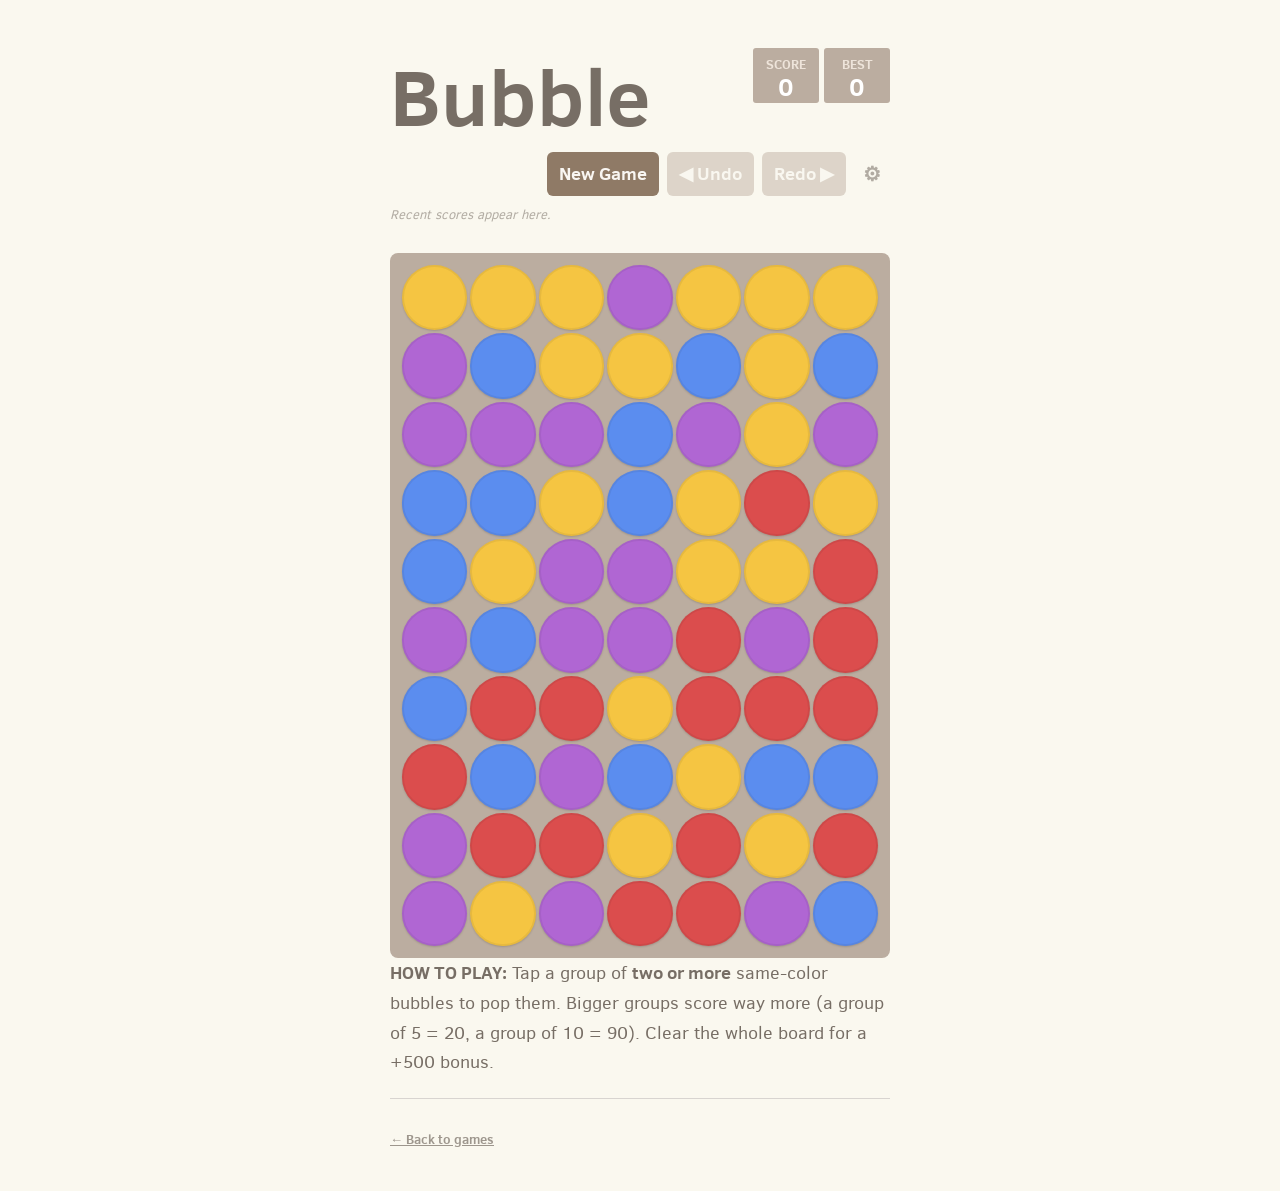
==== bubble/index.html @ cf9e7b39 "Initial lynngame: launcher + Bubble Tap, Drop & Merge, Color Flood Three relaxing thumb-friendly gam" ====
<!DOCTYPE html>
<html lang="en">
<head>
  <meta charset="utf-8">
  <title>Bubble Tap</title>
  <link href="../shared/style/main.css" rel="stylesheet" type="text/css">
  <link href="style/bubble.css" rel="stylesheet" type="text/css">
  <link rel="shortcut icon" href="../favicon.ico">
  <link rel="manifest" href="../manifest.webmanifest">
  <link rel="apple-touch-icon" href="../meta/apple-touch-icon-180.png">
  <meta name="apple-mobile-web-app-capable" content="yes">
  <meta name="apple-mobile-web-app-status-bar-style" content="black-translucent">
  <meta name="apple-mobile-web-app-title" content="Bubble Tap">
  <meta name="theme-color" content="#faf8ef">
  <meta name="viewport" content="width=device-width, initial-scale=1.0, maximum-scale=1, user-scalable=no, viewport-fit=cover">
</head>
<body>
  <div class="container">
    <div class="heading">
      <h1 class="title">Bubble</h1>
      <div class="scores-container">
        <div class="score-container">0</div>
        <div class="best-container">0</div>
      </div>
    </div>

    <div class="above-game">
      <div class="action-row">
        <a class="restart-button">New Game</a>
        <a class="undo-button" aria-label="Undo">&#9664; Undo</a>
        <a class="redo-button" aria-label="Redo">Redo &#9654;</a>
        <a class="settings-button" aria-label="Settings" title="Settings">&#9881;</a>
      </div>
      <div class="score-history-strip is-hidden"></div>
    </div>

    <div class="game-container">
      <div class="game-message">
        <p></p>
        <div class="lower">
          <a class="retry-button">Try again</a>
        </div>
      </div>
      <div class="bubble-board"></div>
    </div>

    <p class="game-explanation">
      <strong class="important">How to play:</strong> Tap a group of <strong>two or more</strong> same-color bubbles to pop them. Bigger groups score way more (a group of 5 = 20, a group of 10 = 90). Clear the whole board for a +500 bonus.
    </p>
    <hr>
    <p style="font-size: 13px; opacity: 0.7;"><a href="../">&#8592; Back to games</a></p>
  </div>

  <div class="settings-panel" role="dialog" aria-label="Settings">
    <div class="settings-card">
      <div class="settings-header">
        <h2>Settings</h2>
        <a class="settings-close" aria-label="Close settings">&times;</a>
      </div>

      <label class="settings-row">
        <span class="settings-label">Undo depth</span>
        <select class="settings-undo-depth">
          <option value="5">5 moves</option>
          <option value="10">10 moves</option>
          <option value="25">25 moves</option>
          <option value="50">50 moves</option>
          <option value="0">Unlimited</option>
        </select>
      </label>

      <label class="settings-row">
        <span class="settings-label">Haptic feedback on pops</span>
        <input type="checkbox" class="settings-haptics">
      </label>

      <label class="settings-row">
        <span class="settings-label">Show score history</span>
        <input type="checkbox" class="settings-history">
      </label>

      <div class="settings-section">
        <div class="settings-section-title">Recent scores</div>
        <ul class="settings-history-list"></ul>
        <a class="settings-clear-history">Clear history</a>
      </div>
    </div>
  </div>

  <script src="../shared/js/bind_polyfill.js"></script>
  <script src="../shared/js/classlist_polyfill.js"></script>
  <script src="../shared/js/animframe_polyfill.js"></script>
  <script src="../shared/js/idb_mirror.js"></script>
  <script src="../shared/js/settings.js"></script>
  <script src="../shared/js/haptics.js"></script>
  <script src="../shared/js/score_history.js"></script>
  <script src="../shared/js/local_storage_manager.js"></script>
  <script src="../shared/js/input_manager.js"></script>
  <script src="../shared/js/base_actuator.js"></script>
  <script src="../shared/js/base_game.js"></script>
  <script src="../shared/js/settings_panel.js"></script>
  <script src="js/bubble_game.js"></script>
  <script src="js/bubble_actuator.js"></script>
  <script src="js/application.js"></script>
  <script>
    if ("serviceWorker" in navigator) {
      window.addEventListener("load", function () {
        navigator.serviceWorker.register("../service-worker.js").catch(function () {});
      });
    }
  </script>
</body>
</html>
---- shared/style/main.css ----
@import url(fonts/clear-sans.css);

html, body {
  margin: 0;
  padding: 0;
  background: #faf8ef;
  color: #776e65;
  font-family: "Clear Sans", "Helvetica Neue", Arial, sans-serif;
  font-size: 18px;
}

body {
  margin: 40px 0;
}

p { margin-top: 0; margin-bottom: 10px; line-height: 1.65; }
a { color: #776e65; font-weight: bold; text-decoration: underline; cursor: pointer; }
strong.important { text-transform: uppercase; }
hr { border: none; border-bottom: 1px solid #d8d4d0; margin: 20px 0 30px; }

.container { width: 500px; margin: 0 auto; }

/* ---- Heading: title + score badges --------------------------------- */
.heading:after {
  content: ""; display: block; clear: both;
}

h1.title {
  font-size: 80px;
  font-weight: bold;
  margin: 0;
  display: block;
  float: left;
}

.scores-container {
  float: right;
  text-align: right;
}

.score-container, .best-container {
  position: relative;
  display: inline-block;
  background: #bbada0;
  padding: 15px 25px;
  font-size: 25px;
  height: 25px;
  line-height: 47px;
  font-weight: bold;
  border-radius: 3px;
  color: white;
  margin-top: 8px;
  text-align: center;
}
.score-container:after, .best-container:after {
  position: absolute;
  width: 100%;
  top: 10px;
  left: 0;
  text-transform: uppercase;
  font-size: 13px;
  line-height: 13px;
  text-align: center;
  color: #eee4da;
}
.score-container:after { content: "Score"; }
.best-container:after  { content: "Best"; }

@-webkit-keyframes move-up { 0% { top: 25px; opacity: 1; } 100% { top: -50px; opacity: 0; } }
@keyframes move-up         { 0% { top: 25px; opacity: 1; } 100% { top: -50px; opacity: 0; } }

.score-container .score-addition, .best-container .score-addition {
  position: absolute;
  right: 30px;
  color: rgba(119, 110, 101, 0.9);
  font-size: 25px;
  line-height: 25px;
  font-weight: bold;
  z-index: 100;
  -webkit-animation: move-up 600ms ease-in;
  animation: move-up 600ms ease-in;
  -webkit-animation-fill-mode: both;
  animation-fill-mode: both;
}

/* ---- Action row: New Game | Undo | Redo | gear --------------------- */
.above-game .action-row {
  display: flex;
  flex-wrap: nowrap;
  gap: 8px;
  align-items: stretch;
  justify-content: flex-end;
}

.above-game .action-row .restart-button,
.above-game .action-row .undo-button,
.above-game .action-row .redo-button {
  float: none;
  display: inline-flex;
  align-items: center;
  justify-content: center;
  background: #8f7a66;
  border-radius: 6px;
  padding: 0 12px;
  text-decoration: none;
  color: #f9f6f2;
  min-height: 44px;
  line-height: 1;
  font-weight: bold;
  cursor: pointer;
  -webkit-tap-highlight-color: rgba(0,0,0,0.05);
  user-select: none;
  -webkit-user-select: none;
  margin: 0;
  width: auto;
  box-sizing: border-box;
  white-space: nowrap;
}

.above-game .action-row .restart-button { background: #8f7a66; }
.above-game .action-row .undo-button,
.above-game .action-row .redo-button { background: #a89484; }

.above-game .action-row .settings-button {
  float: none;
  display: inline-flex;
  align-items: center;
  justify-content: center;
  flex: 0 0 36px;
  height: 44px;
  padding: 0;
  background: transparent;
  border: none;
  color: #776e65;
  font-size: 20px;
  line-height: 1;
  text-decoration: none;
  cursor: pointer;
  border-radius: 6px;
  opacity: 0.55;
  transition: opacity 120ms ease;
  -webkit-tap-highlight-color: rgba(0,0,0,0.05);
  user-select: none;
  -webkit-user-select: none;
  margin: 0;
}

.above-game .action-row .settings-button:hover,
.above-game .action-row .settings-button:active,
.above-game .action-row .settings-button:focus {
  opacity: 1;
}

.above-game .action-row .is-disabled {
  opacity: 0.35;
  pointer-events: none;
}

/* ---- Score history strip ------------------------------------------- */
.score-history-strip {
  margin-top: 10px;
  display: flex;
  gap: 6px;
  flex-wrap: wrap;
  font-size: 13px;
  color: #776e65;
}
.score-history-strip.is-hidden { display: none; }
.score-history-pill {
  background: #eee4da;
  color: #776e65;
  padding: 4px 10px;
  border-radius: 999px;
  font-weight: bold;
}
.score-history-empty { opacity: 0.55; font-style: italic; }

/* ---- Game container shell (each game fills it differently) --------- */
.game-container {
  margin-top: 30px;
  position: relative;
  padding: 12px;
  background: #bbada0;
  border-radius: 8px;
  box-sizing: border-box;
  cursor: default;
  -webkit-touch-callout: none;
  -webkit-user-select: none;
  user-select: none;
  -ms-touch-action: manipulation;
  touch-action: manipulation;
}

@-webkit-keyframes fade-in { 0% { opacity: 0; } 100% { opacity: 1; } }
@keyframes fade-in         { 0% { opacity: 0; } 100% { opacity: 1; } }

.game-container .game-message {
  display: none;
  position: absolute;
  inset: 0;
  background: rgba(238, 228, 218, 0.7);
  z-index: 100;
  text-align: center;
  border-radius: 8px;
  -webkit-animation: fade-in 600ms ease 200ms;
  animation: fade-in 600ms ease 200ms;
  -webkit-animation-fill-mode: both;
  animation-fill-mode: both;
}
.game-container .game-message p {
  font-size: 36px;
  font-weight: bold;
  margin-top: 40%;
}
.game-container .game-message .lower {
  display: block;
  margin-top: 20px;
}
.game-container .game-message a {
  display: inline-block;
  background: #8f7a66;
  border-radius: 6px;
  padding: 0 20px;
  text-decoration: none;
  color: #f9f6f2;
  height: 44px;
  line-height: 44px;
  margin: 0 6px;
  font-weight: bold;
}
.game-container .game-message.game-over,
.game-container .game-message.game-won {
  display: block;
}
.game-container .game-message.game-won {
  background: rgba(237, 194, 46, 0.55);
  color: #f9f6f2;
}

/* ---- Settings panel ------------------------------------------------- */
.settings-panel {
  display: none;
  position: fixed;
  inset: 0;
  background: rgba(0, 0, 0, 0.45);
  z-index: 200;
  align-items: center;
  justify-content: center;
  padding: 20px;
  box-sizing: border-box;
}
.settings-panel.is-open { display: flex; }
.settings-card {
  background: #faf8ef;
  color: #776e65;
  border-radius: 12px;
  padding: 18px 20px;
  max-width: 360px;
  width: 100%;
  box-sizing: border-box;
  box-shadow: 0 12px 30px rgba(0,0,0,0.25);
  max-height: calc(100vh - 60px);
  overflow-y: auto;
  -webkit-overflow-scrolling: touch;
}
.settings-header {
  display: flex; justify-content: space-between; align-items: center;
  margin-bottom: 8px;
}
.settings-header h2 { margin: 0; font-size: 22px; }
.settings-close {
  font-size: 28px; line-height: 28px; text-decoration: none; color: #776e65;
  padding: 4px 10px; cursor: pointer;
}
.settings-row {
  display: flex; justify-content: space-between; align-items: center;
  padding: 12px 0; gap: 12px;
  border-top: 1px solid #ece6dd;
}
.settings-row:first-of-type { border-top: none; }
.settings-label { flex: 1; font-weight: 500; }
.settings-row select, .settings-row input[type="checkbox"] { font-size: 16px; }
.settings-row select {
  background: #fff; border: 1px solid #d8d4d0; border-radius: 6px;
  padding: 6px 10px; color: #776e65;
}
.settings-row input[type="checkbox"] {
  width: 22px; height: 22px; accent-color: #8f7a66;
}
.settings-section {
  margin-top: 12px; border-top: 1px solid #ece6dd; padding-top: 12px;
}
.settings-section-title { font-weight: bold; margin-bottom: 8px; }
.settings-history-list { list-style: none; margin: 0 0 8px; padding: 0; }
.settings-history-list li {
  display: flex; justify-content: space-between;
  padding: 6px 0; border-bottom: 1px dashed #ece6dd;
  font-size: 14px;
}
.settings-history-list li.settings-history-empty {
  border: none; font-style: italic; opacity: 0.7; justify-content: flex-start;
}
.settings-history-list .hist-score { font-weight: bold; }
.settings-history-list .hist-tile  { opacity: 0.7; }
.settings-history-list .hist-date  { opacity: 0.6; min-width: 40px; text-align: right; }
.settings-clear-history {
  display: inline-block; font-size: 13px; color: #b56565;
  text-decoration: underline; cursor: pointer; padding: 6px 0;
}

/* iOS safe-area */
@supports (padding: env(safe-area-inset-top)) {
  body {
    padding-top: env(safe-area-inset-top);
    padding-bottom: env(safe-area-inset-bottom);
  }
}

/* ---- Mobile breakpoint --------------------------------------------- */
@media screen and (max-width: 520px) {
  html, body { font-size: 15px; }
  body { margin: 20px 0; padding: 0 20px; }

  h1.title { font-size: 27px; margin-top: 15px; }
  .container { width: 280px; margin: 0 auto; }

  .score-container, .best-container {
    margin-top: 0;
    padding: 15px 10px;
    min-width: 40px;
  }
  .heading { margin-bottom: 10px; }

  .above-game .action-row {
    gap: 6px;
    justify-content: space-between;
  }
  .above-game .action-row .restart-button,
  .above-game .action-row .undo-button,
  .above-game .action-row .redo-button {
    flex: 1 1 0;
    min-width: 0;
    padding: 0 4px;
    font-size: 13px;
  }

  .game-container {
    margin-top: 17px;
    padding: 10px;
  }
  .game-container .game-message p {
    font-size: 28px;
    margin-top: 35%;
  }
}

/* ---- Game-launcher specific styles --------------------------------- */
.launcher {
  display: flex;
  flex-direction: column;
  gap: 14px;
  margin-top: 20px;
}
.launcher-tile {
  display: block;
  background: #8f7a66;
  color: #f9f6f2;
  text-decoration: none;
  border-radius: 12px;
  padding: 22px 20px;
  box-shadow: 0 4px 12px rgba(0,0,0,0.08);
  -webkit-tap-highlight-color: rgba(0,0,0,0.05);
}
.launcher-tile h3 {
  margin: 0 0 4px 0;
  font-size: 22px;
  font-weight: bold;
}
.launcher-tile p {
  margin: 0;
  font-size: 14px;
  opacity: 0.85;
  line-height: 1.4;
}
.launcher-tile.bubble { background: #5b8def; }
.launcher-tile.drop   { background: #edc22e; color: #776e65; }
.launcher-tile.flood  { background: #6ed47e; color: #ffffff; }
---- bubble/style/bubble.css ----
.bubble-board {
  --cols: 7;
  --rows: 10;
  display: grid;
  grid-template-columns: repeat(var(--cols), 1fr);
  grid-template-rows: repeat(var(--rows), 1fr);
  gap: 3px;
  width: 100%;
}

.bubble-cell {
  aspect-ratio: 1;
  border-radius: 50%;
  background: rgba(255, 255, 255, 0.06);
  cursor: pointer;
  transition: transform 80ms ease, opacity 120ms ease;
  -webkit-tap-highlight-color: transparent;
  box-shadow: inset 0 0 0 2px rgba(0, 0, 0, 0.06),
              0 1px 2px rgba(0, 0, 0, 0.15);
}

.bubble-cell.empty {
  background: rgba(255, 255, 255, 0.04);
  box-shadow: none;
  cursor: default;
}

.bubble-cell.color-0 { background: #db4d4d; }   /* red */
.bubble-cell.color-1 { background: #f5c542; }   /* yellow */
.bubble-cell.color-2 { background: #5b8def; }   /* blue */
.bubble-cell.color-3 { background: #b066d3; }   /* purple */

.bubble-cell:not(.empty):active {
  transform: scale(0.92);
}

/* Tighter board on phones */
@media screen and (max-width: 520px) {
  .bubble-board { gap: 2px; }
}
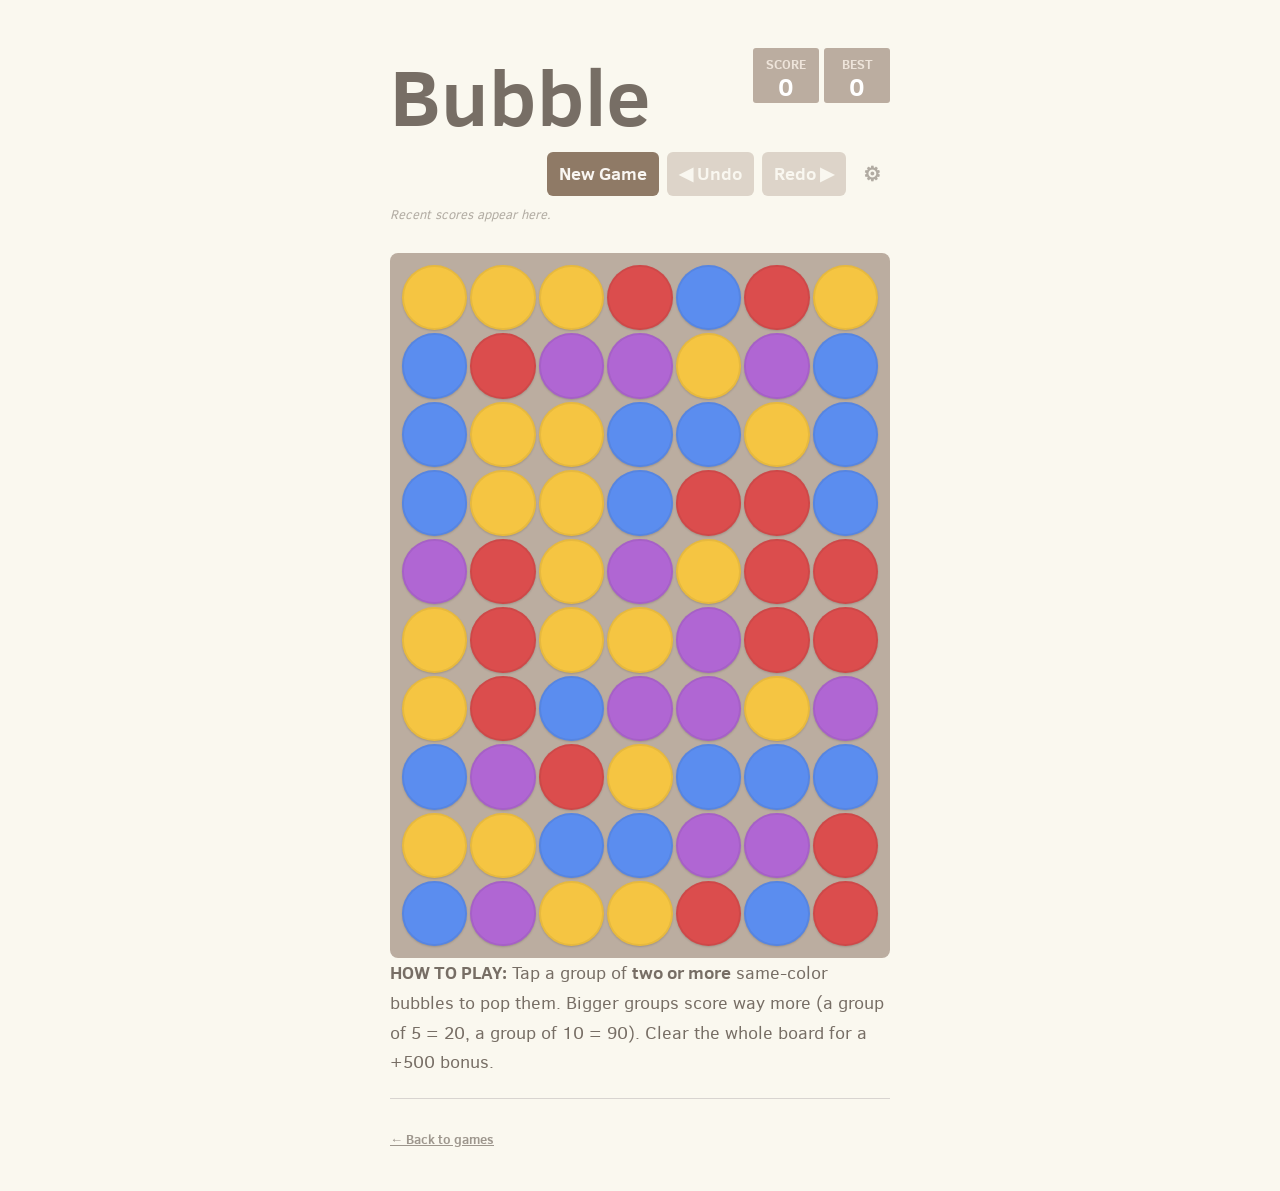
==== commit 54535bf9: "Color Flood: center start, soft scoring, juice; mirror SW caching fix Color Flood: - Start the playe" ====
--- a/bubble/index.html
+++ b/bubble/index.html
@@ -105,7 +105,23 @@
   <script>
     if ("serviceWorker" in navigator) {
       window.addEventListener("load", function () {
-        navigator.serviceWorker.register("../service-worker.js").catch(function () {});
+        navigator.serviceWorker.register("../service-worker.js", { updateViaCache: "none" })
+          .then(function (reg) {
+            if (reg.waiting) reg.waiting.postMessage("skipWaiting");
+            reg.addEventListener("updatefound", function () {
+              var nw = reg.installing;
+              if (!nw) return;
+              nw.addEventListener("statechange", function () {
+                if (nw.state === "installed" && navigator.serviceWorker.controller) {
+                  nw.postMessage("skipWaiting");
+                }
+              });
+            });
+            document.addEventListener("visibilitychange", function () {
+              if (document.visibilityState === "visible") reg.update().catch(function () {});
+            });
+          })
+          .catch(function () {});
       });
     }
   </script>
